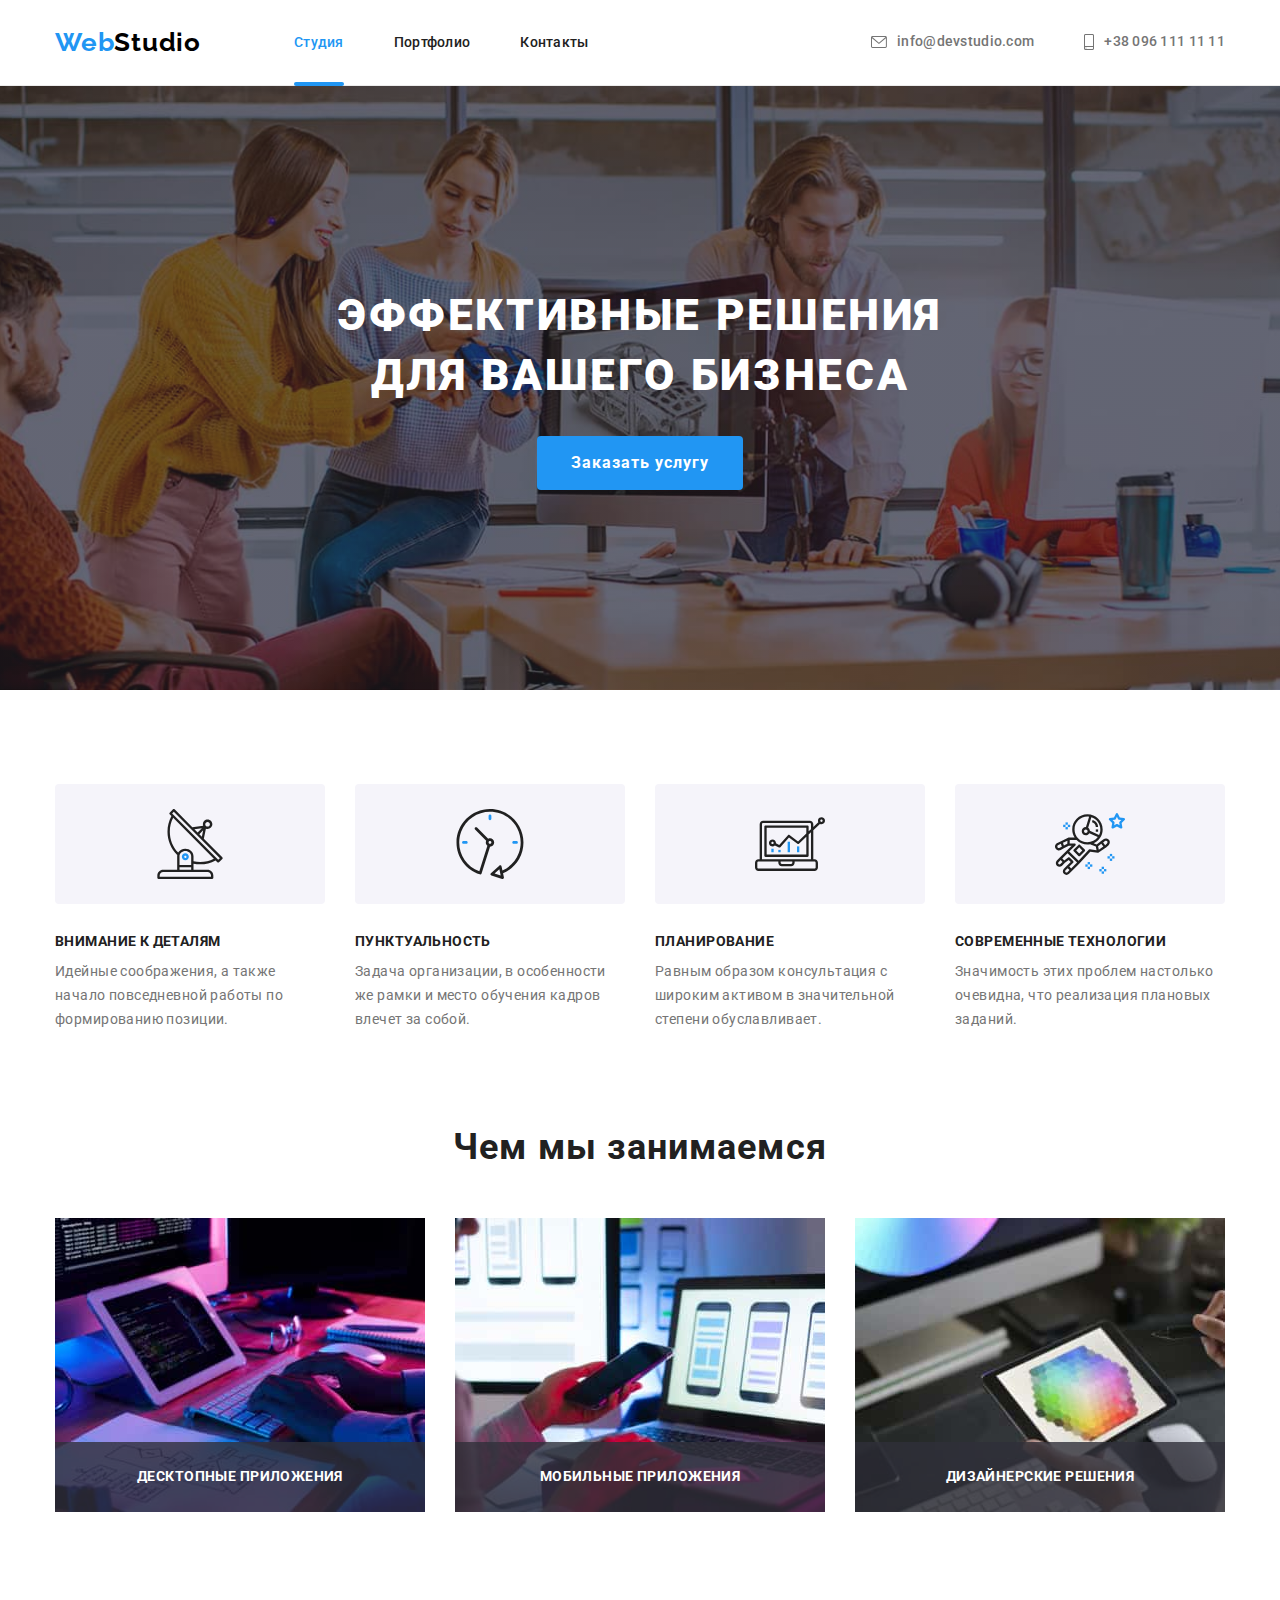
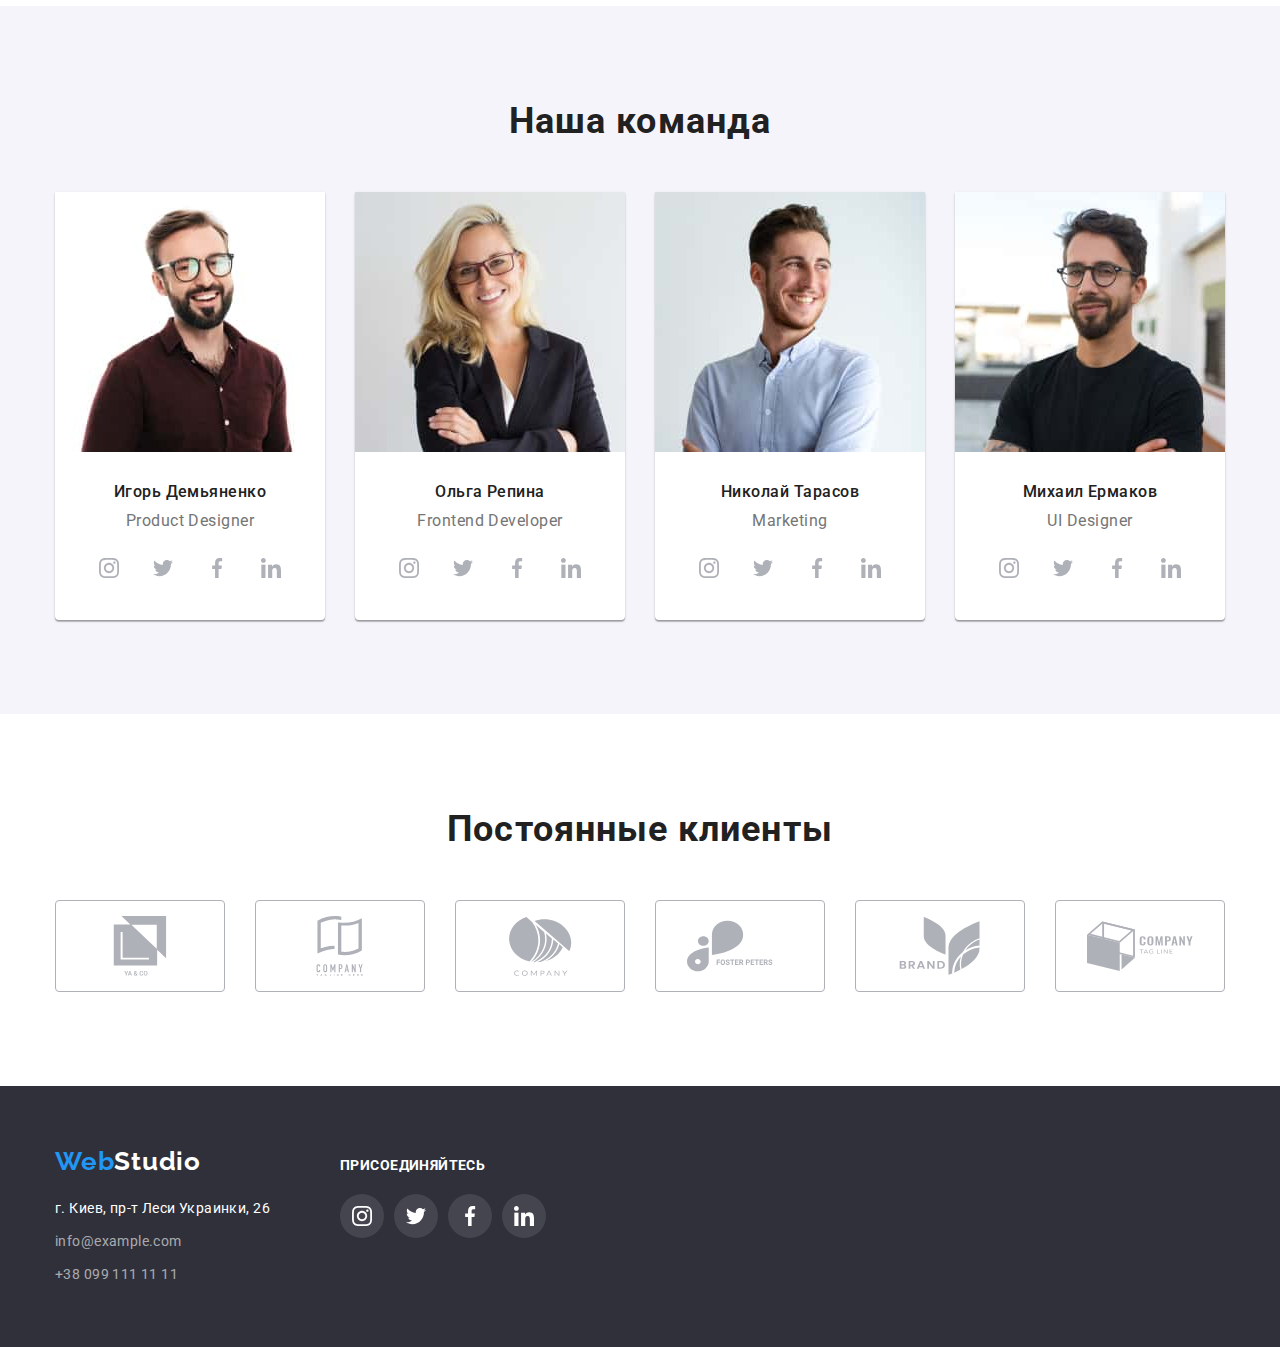
==== index.html @ 423ec275 "start" ====
<!DOCTYPE html>
<html lang="ru">
  <head>
    <meta charset="UTF-8" />
    <meta http-equiv="X-UA-Compatible" content="IE=edge" />
    <meta name="viewport" content="width=device-width, initial-scale=1.0" />
    <title>Студия</title>
    <link rel="stylesheet" href="https://cdnjs.cloudflare.com/ajax/libs/modern-normalize/1.1.0/modern-normalize.min.css">
    <link rel="stylesheet" href="./CSS/styles.css" />
    <link rel="preconnect" href="https://fonts.googleapis.com"> 
    <link rel="preconnect" href="https://fonts.gstatic.com" crossorigin> 
    <link href="https://fonts.googleapis.com/css2?family=Raleway:wght@700&family=Roboto:wght@400;500;700;900&display=swap" rel="stylesheet">
  </head>
  <body>
    <header class="header">
      <div class="header-section container">
        <nav class="header-nav">
        <a href="./index.html" class="logo"><span class="logo-web">Web</span>Studio</a>
        <ul class="nav-list list">
          <li class="item"><a href="./index.html" class="nav-link current">Студия</a></li>
          <li class="item"><a href="./portfolio.html" class="nav-link">Портфолио</a></li>
          <li class="item"><a href="" class="nav-link">Контакты</a></li>
        </ul>
        </nav>
        <ul class="header-contact-list list">
          <li class="item"><a href="mailto:info@devstudio.com" class="contact-link">
            <svg class="icon-envelope">
              <use href="./images/icons.svg#icon-envelope" width="16" height="12"></use>
            </svg>info@devstudio.com</a></li>
          <li class="item"><a href="tel:+380961111111" class="contact-link">
            <svg class="icon-smartphone">
              <use href="./images/icons.svg#icon-smartphone" width="10" height="16"></use>
            </svg>+38 096 111 11 11</a></li>
        </ul>
      </div>
    </header>
    <main>
      <!-- block hero -->
      <section class="hero-section">
        <div class="container">
            <h1 class="hero-section-text">
            Эффективные решения <br />
            для вашего бизнеса
          </h1>
          <button type="button" class="hero-section-button" data-modal-open>Заказать услугу</button>
        </div>
      </section>
      <!-- our advantages -->
      <section class="advantages-section">
        <div class="container">
          <ul class="list">
            <li class="item">
              <div class="icon-thumb">
                <svg class="icons-advanteges">
                  <use href="./images/icons.svg#icon-antenna" width="70" height="70"></use>
                </svg>
              </div>
              <h3 class="advantages-title">Внимание к деталям</h3>
              <p class="advantages-description">Идейные соображения, а также начало повседневной работы по формированию позиции.</p>
            </li>
            <li class="item">
              <div class="icon-thumb">
                <svg class="icons-advanteges">
                  <use class="icon-link" href="./images/icons.svg#icon-clock" width="70" height="70"></use>
                </svg>
              </div>
              <h3 class="advantages-title">Пунктуальность</h3>
              <p class="advantages-description">
                Задача организации, в особенности же рамки и место обучения кадров влечет за собой.
              </p>
            </li>
            <li class="item">
              <div class="icon-thumb">
                <svg class="icons-advanteges">
                  <use href="./images/icons.svg#icon-diagram" width="70" height="70"></use>
                </svg>
              </div>
              <h3 class="advantages-title">Планирование</h3>
              <p class="advantages-description">
                Равным образом консультация с широким активом в значительной степени обуславливает.
              </p>
            </li>
            <li class="item">
              <div class="icon-thumb">
                <svg class="icons-advanteges">
                  <use href="./images/icons.svg#icon-astronaut" width="70" height="70"></use>
                </svg>
              </div>
              <h3 class="advantages-title">Современные технологии</h3>
              <p class="advantages-description">Значимость этих проблем настолько очевидна, что реализация плановых заданий.</p>
            </li>
          </ul>
        </div>
      </section>
      <!-- our works -->
      <section class="work-section">
        <div class="container">
          <h2 class="work-section-title">Чем мы занимаемся</h2>
          <ul class="list">
            <li class="item">
              <img class="image" src="./images/img.jpg" alt="клавиатура" width="370" />
              <p class="work-description">Десктопные приложения</p>
            </li>
            <li class="item">
              <img class="image" src="./images/box2.jpg" alt="экран" width="370" />
              <p class="work-description">Мобильные приложения</p>
            </li>
            <li class="item">
              <img class="image" src="./images/box3.jpg" alt="планшет" width="370" />
              <p class="work-description">Дизайнерские решения</p>
            </li>
          </ul>
        </div>
      </section>
      <!-- our team -->
      <section class="team-section">
        <div class="container">
          <h2 class="team-section-title">Наша команда</h2>
          <ul class="list">
            <li class="item">
              <img class="image" src="./images/img-2.jpg" alt="Игорь Демьяненко" />
              <div class="team-name">
                <h3 class="team-section-person">Игорь Демьяненко</h3>
                <p lang="en">Product Designer</p>
                <ul class="social-list list">
                  <li class="social-item">
                    <a href="https://www.instagram.com" class="social-link" aria-label="instagram">
                      <svg class="social-icon">
                        <use href="./images/icons.svg#icon-instagram" width="20" height="20"></use>
                      </svg>
                    </a>
                  </li>
                  <li class="social-item">
                    <a href="https://twitter.com" class="social-link" aria-label="twitter">
                      <svg class="social-icon">
                        <use href="./images/icons.svg#icon-twitter" width="20" height="20"></use>
                      </svg>
                    </a>
                  </li>
                  <li class="social-item">
                    <a href="https://www.facebook.com" class="social-link" aria-label="facebook">
                      <svg class="social-icon">
                        <use href="./images/icons.svg#icon-facebook" width="20" height="20"></use>
                      </svg>
                    </a>
                  </li>
                  <li class="social-item">
                    <a href="https://ru.linkedin.com" class="social-link" aria-label="linkedin">
                      <svg class="social-icon">
                        <use href="./images/icons.svg#icon-linkedin" width="20" height="20"></use>
                      </svg>
                    </a>
                  </li>
                </ul>
              </div>
            </li>
            <li class="item">
              <img class="image" src="./images/img-3.jpg" alt="Ольга Репина" />
              <div class="team-name">
                <h3 class="team-section-person">Ольга Репина</h3>
                <p lang="en">Frontend Developer</p>
                <ul class="social-list list">
                  <li class="social-item">
                    <a href="https://www.instagram.com" class="social-link" aria-label="instagram">
                      <svg class="social-icon">
                        <use href="./images/icons.svg#icon-instagram" width="20" height="20"></use>
                      </svg>
                    </a>
                  </li>
                  <li class="social-item">
                    <a href="https://twitter.com" class="social-link" aria-label="twitter">
                      <svg class="social-icon">
                        <use href="./images/icons.svg#icon-twitter" width="20" height="20"></use>
                      </svg>
                    </a>
                  </li>
                  <li class="social-item">
                    <a href="https://www.facebook.com" class="social-link" aria-label="facebook">
                      <svg class="social-icon">
                        <use href="./images/icons.svg#icon-facebook" width="20" height="20"></use>
                      </svg>
                    </a>
                  </li>
                  <li class="social-item">
                    <a href="https://ru.linkedin.com" class="social-link" aria-label="linkedin">
                      <svg class="social-icon">
                        <use href="./images/icons.svg#icon-linkedin" width="20" height="20"></use>
                      </svg>
                    </a>
                  </li>
                </ul>
              </div>
            </li>
            <li class="item">
              <img class="image" src="./images/img-4.jpg" alt="Николай Тарасов" />
              <div class="team-name">
                <h3 class="team-section-person">Николай Тарасов</h3>
                <p lang="en">Marketing</p>
                <ul class="social-list list">
                  <li class="social-item">
                    <a href="https://www.instagram.com" class="social-link" aria-label="instagram">
                      <svg class="social-icon">
                        <use href="./images/icons.svg#icon-instagram" width="20" height="20"></use>
                      </svg>
                    </a>
                  </li>
                  <li class="social-item">
                    <a href="https://twitter.com" class="social-link" aria-label="twitter">
                      <svg class="social-icon">
                        <use href="./images/icons.svg#icon-twitter" width="20" height="20"></use>
                      </svg>
                    </a>
                  </li>
                  <li class="social-item">
                    <a href="https://www.facebook.com" class="social-link" aria-label="facebook">
                      <svg class="social-icon">
                        <use href="./images/icons.svg#icon-facebook" width="20" height="20"></use>
                      </svg>
                    </a>
                  </li>
                  <li class="social-item">
                    <a href="https://ru.linkedin.com" class="social-link" aria-label="linkedin">
                      <svg class="social-icon">
                        <use href="./images/icons.svg#icon-linkedin" width="20" height="20"></use>
                      </svg>
                    </a>
                  </li>
                </ul>
              </div>
            </li>
            <li class="item">
              <img class="image" src="./images/img-5.jpg" alt="Михаил Ермаков" />
              <div class="team-name">
                <h3 class="team-section-person">Михаил Ермаков</h3>
              <p lang="en">UI Designer</p>
              <ul class="social-list list">
                <li class="social-item">
                  <a href="https://www.instagram.com" class="social-link" aria-label="instagram">
                    <svg class="social-icon">
                      <use href="./images/icons.svg#icon-instagram" width="20" height="20"></use>
                    </svg>
                  </a>
                </li>
                <li class="social-item">
                  <a href="https://twitter.com" class="social-link" aria-label="twitter">
                    <svg class="social-icon">
                      <use href="./images/icons.svg#icon-twitter" width="20" height="20"></use>
                    </svg>
                  </a>
                </li>
                <li class="social-item">
                  <a href="https://www.facebook.com" class="social-link" aria-label="facebook">
                    <svg class="social-icon">
                      <use href="./images/icons.svg#icon-facebook" width="20" height="20"></use>
                    </svg>
                  </a>
                </li>
                <li class="social-item">
                  <a href="https://ru.linkedin.com" class="social-link" aria-label="linkedin">
                    <svg class="social-icon">
                      <use href="./images/icons.svg#icon-linkedin" width="20" height="20"></use>
                    </svg>
                  </a>
                </li>
              </ul>
              </div>
            </li>
          </ul>
        </div>
      </section>
      <section class="clients-section">
        <div class="container">
          <h2 class="clients-title">Постоянные клиенты</h2>
          <ul class="clients-list list">
            <li class="clients-item">
              <a href="" class="clients-link">
                <svg class="clients-icon">
                  <use href="./images/icons.svg#icon-company1" width="106" height="60"></use>
                </svg>
              </a>
            </li>
            <li class="clients-item">
              <a href="" class="clients-link">
                <svg class="clients-icon">
                  <use href="./images/icons.svg#icon-company2" width="106" height="60"></use>
                </svg>
              </a>
            </li>
            <li class="clients-item">
              <a href="" class="clients-link">
                <svg class="clients-icon">
                  <use href="./images/icons.svg#icon-company3" width="106" height="60"></use>
                </svg>
              </a>
            </li>
            <li class="clients-item">
              <a href="" class="clients-link">
                <svg class="clients-icon">
                  <use href="./images/icons.svg#icon-company4" width="106" height="60"></use>
                </svg>
              </a>
            </li>
            <li class="clients-item">
              <a href="" class="clients-link">
                <svg class="clients-icon">
                  <use href="./images/icons.svg#icon-company5" width="106" height="60"></use>
                </svg>
              </a>
            </li>
            <li class="clients-item">
              <a href="" class="clients-link">
                <svg class="clients-icon">
                  <use href="./images/icons.svg#icon-company6" width="106" height="60"></use>
                </svg>
              </a>
            </li>
          </ul>
        </div>
      </section>
    </main>
    <footer class="footer">
      <div class="container">
        <div>
          <a href="./index.html" class="logo"><span class="logo-web">Web</span>Studio</a>
        <address>
          <p class="location">г. Киев, пр-т Леси Украинки, 26</p>
          <ul class="list">
            <li class="item">
              <a href="mailto:info@example.com" class="footer-contacts">info@example.com</a>
            </li>
            <li class="item">
              <a href="tel:+380991111111" class="footer-contacts">+38 099 111 11 11</a>
            </li>
          </ul>
        </address>
        </div>
        <div class=footer-links>
          <p class="footer-link-text">присоединяйтесь</p>
          <ul class="social-list list">
            <li class="social-item">
              <a href="https://www.instagram.com" class="social-link down-page" aria-label="instagram">
                <svg class="social-icon">
                  <use href="./images/icons.svg#icon-instagram" width="20" height="20"></use>
                </svg>
              </a>
            </li>
            <li class="social-item">
              <a href="https://twitter.com" class="social-link down-page" aria-label="twitter">
                <svg class="social-icon">
                  <use href="./images/icons.svg#icon-twitter" width="20" height="20"></use>
                </svg>
              </a>
            </li>
            <li class="social-item">
              <a href="https://www.facebook.com" class="social-link down-page" aria-label="facebook">
                <svg class="social-icon">
                  <use href="./images/icons.svg#icon-facebook" width="20" height="20"></use>
                </svg>
              </a>
            </li>
            <li class="social-item">
              <a href="https://ru.linkedin.com" class="social-link down-page" aria-label="linkedin">
                <svg class="social-icon">
                  <use href="./images/icons.svg#icon-linkedin" width="20" height="20"></use>
                </svg>
              </a>
            </li>
          </ul>
        </div>
      </div>
    </footer>
    <div class="backdrop is-hidden" data-modal>
      <div class="modal">
        <button type="button" class="modal-close" data-modal-close>
          <svg class="icon-close" width="18" height="18">
            <use href="./images/icons.svg#icon-close"></use>
          </svg>
        </button>
      </div>
    </div>
    <script src="./js/modal.js"></script>
  </body>
</html>
---- CSS/styles.css ----
:root {
    --accent-color: #2196f3;
    --white-color: #ffffff;
    --black-important-color: #212121;
    --black-main-color: #757575;
    --cube: cubic-bezier(0.4, 0, 0.2, 1);
    --time: 250ms
}
body {
    font-family: 'Roboto', sans-serif;
    font-style: normal;
    font-weight: 400;
    background-color: var(--white-color);
    color: var(--black-main-color);
}
.list {
    list-style: none;
}
h1,h2,h3,h4,h5,h6,p{
    margin: 0;
}
ul{
    margin: 0;
    padding: 0;
}
button{
    cursor: pointer;
}
.container{
    width: 1200px;
    padding-left: 15px;
    padding-right: 15px;
    margin: 0 auto;
}
.image{
    display: block;
}

/* header */
.header-section{
    padding-top: 24px;
    padding-bottom: 25px;
    display: flex;
    align-items: center;
}
.header{
    border-bottom: 1px solid #ECECEC;
}
.header-nav{
    display: flex;
    align-items: center;
}
.logo {
    font-family: 'Raleway', sans-serif;
    font-weight: 700;
    font-size: 26px;
    line-height: 1.19;
    letter-spacing: 0.03em;
    text-decoration: none;
    color: #000;
    transition: color var(--time) var(--cube);
}
.logo:hover,
.logo:focus {
    color: var(--accent-color);
}
.logo-web {
    color: var(--accent-color);
}
.nav-list{
    display: flex;
    margin-left: 93px;
}
.nav-list .item:not(:last-child){
    margin-right: 50px;
}
.header-contact-list{
    display: flex;
    margin-left: auto;
    margin-right: 0;
}
.header-contact-list .item:not(:last-child){
    margin-right: 50px;
}
.nav-link {
    padding-top: 10px;
    padding-bottom: 10px;
    font-weight: 500;
    font-size: 14px;
    line-height: 1.14;
    letter-spacing: 0.02em;
    text-decoration: none;
    color: var(--black-important-color);
    position: relative;
    transition: color var(--time) var(--cube);
}

.nav-link:hover,
.nav-link:focus {
    color: var(--accent-color);
}
.nav-link::after{
    content: "";
    position: absolute;
    left: 0;
    bottom: -26px;
    transform: scale(0);
    width: 100%;
    height: 4px;
    background-color: var(--accent-color);
    border-radius: 2px;
    transition: transform var(--time) var(--cube);
}
.nav-link:hover::after{
    transform: scale(1);
}
.current {
    color: var(--accent-color);
}
.current::after{
    content: "";
    position: absolute;
    left: 0;
    bottom: -26px;
    transform: scale(1);
    width: 100%;
    height: 4px;
    background-color: var(--accent-color);
    border-radius: 2px;
}
.contact-link {
    display: flex;
    align-items: center;
    padding-top: 10px;
    padding-bottom: 10px;
    font-weight: 500;
    font-size: 14px;
    line-height: 1.14;
    letter-spacing: 0.02em;
    text-decoration: none;
    color: var(--black-main-color);
    transition: color var(--time) var(--cube);
}
.contact-link:hover,
.contact-link:focus {
    color: var(--accent-color);
}
.icon-envelope{
    width: 16px;
    height: 12px;
    margin-right: 10px;
    fill: currentColor;
}
.icon-smartphone{
    width: 10px;
    height: 16px;
    margin-right: 10px;
    fill: currentColor;
}
/* main content page studio*/
/* hero-section */
.hero-section {
    padding-bottom: 200px;
    padding-top:200px;
    background-color: #2f303a;
    background-image: linear-gradient(rgba(47, 48, 58, 0.4), rgba(47, 48, 58, 0.4)), url(../images/hero.jpg);
    background-repeat: no-repeat;
    background-position: center;
    background-size: cover;
}
.hero-section-text {
    font-weight: 900;
    font-size: 44px;
    line-height: 1.36;
    text-align: center;
    letter-spacing: 0.06em;
    text-transform: uppercase;
    color: var(--white-color);
}
.hero-section-button {
    display: block;
    padding: 10px 32px;
    margin-top: 30px;
    margin-right: auto;
    margin-left: auto;
    border-radius: 4px;
    border-color: transparent;
    font-family: 'Roboto', sans-serif;
    font-size: 16px;
    line-height: 1.88;
    align-items: center;
    text-align: center;
    letter-spacing: 0.06em;
    font-weight: 700;
    color: var(--white-color);
    background-color: var(--accent-color);
    transition: background-color var(--time) var(--cube), box-shadow var(--time) var(--cube);
}
.hero-section-button:hover,
.hero-section-button:focus {
    background-color: #188ce8;
    box-shadow: 0px 4px 4px rgba(0, 0, 0, 0.15);
}
/* main content */
/* our advantages */
.advantages-section {
    padding-top: 94px;
    padding-bottom: 94px;
}
.advantages-section .list{
    max-width: 1170px;
    display: flex;
}
.advantages-section .item{
    max-width: 270px;
}
.advantages-section .item:not(:last-child){
    margin-right: 30px;
}
.icon-thumb{
    display: flex;
    align-items: center;
    justify-content: center;
    width: 270px;
    height: 120px;
    margin-bottom: 30px;
    background: #F5F4FA;
    border-radius: 4px;
}
.icons-advanteges{
    width: 70px;
    height: 70px;
}
.advantages-title {
    margin-bottom: 10px;
    font-weight: 700;
    font-size: 14px;
    line-height: 1.14;
    letter-spacing: 0.03em;
    text-transform: uppercase;
    color: var(--black-important-color);
}
.advantages-description {
    font-size: 14px;
    line-height: 1.71;
    letter-spacing: 0.03em;
}
/* main content */
/* our works */
.work-section {
    padding-bottom: 94px;
}
.work-section-title {
    margin-bottom: 50px;
    font-weight: 700;
    line-height: 1.17;
    font-size: 36px;
    letter-spacing: 0.03em;
    text-align: center;
    color: var(--black-important-color);
}
.work-section .list{
    display: flex;
    flex-wrap: wrap;
}
.work-section .item {
    position: relative;
    margin-right: 30px;
    margin-bottom: 30px;
}
.work-section .item:nth-child(3n){
    margin-right: 0px;
}
.work-section .item:nth-last-child(-n + 3){
    margin-bottom: 0px;
}
.work-description{
    position: absolute;
    bottom: 0;
    left: 0;
    padding-top: 27px;
    padding-bottom: 27px;
    width: 100%;
    font-weight: 700;
    font-size: 14px;
    line-height: 1.14;
    text-align: center;
    letter-spacing: 0.03em;
    text-transform: uppercase;
    color: var(--white-color);
    background-color: rgba(47, 48, 58, 0.8);
}


/* main content */
/* our team */
.team-section-title {
    margin-bottom: 50px;
    font-weight: 700;
    line-height: 1.17;
    font-size: 36px;
    letter-spacing: 0.03em;
    text-align: center;
    color: var(--black-important-color);
}
.team-section {
    padding-top: 94px;
    padding-bottom: 94px;
    font-size: 16px;
    line-height: 1.19;
    letter-spacing: 0.03em;
    background-color: #f5f4fa;
}
.team-section .list{
    display: flex;
}
.team-section .item{
    box-shadow: 0px 1px 3px rgba(0, 0, 0, 0.12), 0px 1px 1px rgba(0, 0, 0, 0.14), 0px 2px 1px rgba(0, 0, 0, 0.2);
    border-radius: 0px 0px 4px 4px;
    text-align: center;
    background-color: var(--white-color);
}
.team-section .item:not(:last-child){
    margin-right: 30px;
}
.team-name{
    padding-top: 30px;
    padding-bottom: 30px;
}
.team-section-person {
    margin-bottom: 10px;
    font-size: 16px;
    font-weight: 500;
    line-height: 1.19;
    color: var(--black-important-color);
}
.social-list{
    display: flex;
    justify-content: center;
    align-items: center;
    margin-top: 16px;
}
.social-item{
    width: 44px;
    height: 44px;
}
.social-item:not(:last-child){
    margin-right: 10px;
}
.social-link{
    display: flex;
    justify-content: center;
    align-items: center;
    width: 100%;
    height: 100%;
    border-radius: 50%;
    color: #AFB1B8;
    transition: color var(--time) var(--cube), background-color var(--time) var(--cube);
}
.social-link:hover,
.social-link:focus{
    color: #ffffff;
    background-color: var(--accent-color);
}
.social-icon{
    width: 20px;
    height: 20px;
    fill: currentColor;
}
/* main content */
/* clients-section */
.clients-section{
    padding: 94px 0;
    background-color: #FFFFFF;
}
.clients-title{
    margin-bottom: 50px;
font-weight: 700;
font-size: 36px;
line-height: 1.17;
text-align: center;
letter-spacing: 0.03em;
color: #212121;
}
.clients-list{
    display: flex;
    justify-content: center;
    align-items: center;
}
.clients-item{
    width: 170px;
    height: 92px;
}
.clients-item + .clients-item{
    margin-left: 30px;
}
.clients-link{
    width: 100%;
    height: 100%;
    display: flex;
    justify-content: center;
    align-items: center;
    border: 1px solid #AFB1B8;
    box-sizing: border-box;
    border-radius: 4px;
    color: #AFB1B8;
    transition: color var(--time) var(--cube), border-color var(--time) var(--cube);
}
.clients-icon{
    width: 106px;
    height: 60px;
    fill: currentColor;
}
.clients-link:hover,
.clients-link:focus{
    color: var(--accent-color);
    border-color: #188ce8;
}
/* footer */
.footer > .container{
    display: flex;
}
.footer {
    padding-top: 60px;
    padding-bottom: 60px;
    background-color: #2f303a;
}
.footer .logo {
    letter-spacing: 0.03em;
    color: var(--white-color);
    transition: color var(--time) var(--cube);
}
.footer .logo:focus,
.footer .logo:hover {
    color: var(--accent-color);
}
.location,
.footer-contacts {
    font-style: normal;
    font-size: 14px;
    line-height: 1.71;
    letter-spacing: 0.03em;
}
.location {
    margin-top: 20px;
    margin-bottom: 9px;
    color: var(--white-color);
}
.footer-contacts {
    text-decoration: none;
    color: RGBA(255, 255, 255, 0.6);
    transition: color var(--time) var(--cube);
}
.footer-contacts:hover,
.footer-contacts:focus {
    color: var(--accent-color);
}
.footer .item:not(:last-child){
    margin-bottom: 9px;
}
.footer-links{
    margin-left: 70px;
    margin-top: 12px;
}
.footer-link-text{
    margin-bottom: 20px;
    font-weight: 700;
    font-size: 14px;
    line-height: 1.14;
    letter-spacing: 0.03em;
    text-transform: uppercase;
    color: var(--white-color);
}
.social-link.down-page{
    background-color:rgba(255, 255, 255, 0.1);
    color: var(--white-color);
    transition: color var(--time) var(--cube), background-color var(--time) var(--cube);
}
.social-link.down-page:hover,
.social-link.down-page:focus{
    color: var(--white-color);
    background-color: var(--accent-color);
}
/* main content page portfolio */
.portfolio {
    padding-top: 94px;
    padding-bottom: 94px;
}
.visually-hidden {
    white-space: nowrap;
    width: 1px;
    height: 1px;
    overflow: hidden;
    border: 0;
    padding: 0;
    clip: rect(0 0 0 0);
    clip-path: inset(50%);
    margin: -1px;
    position: absolute;
}
.button-list{
    display: flex;
    margin-bottom: 50px;
    justify-content: center;
}
.nav-block .item:not(:last-child){
    margin-right: 8px;
}

.nav-block-button {
    padding: 6px 22px;
    border-radius: 4px;
    border-color: transparent;
    font-family: Roboto;
    font-style: normal;
    font-weight: 500;
    font-size: 16px;
    line-height: 1.62;
    letter-spacing: 0.03em;
    color: var(--black-important-color);
    background-color: #f5f4fa;
    transition: color var(--time) var(--cube), background-color var(--time) var(--cube), box-shadow var(--time) var(--cube);
}
.nav-block-button:hover,
.nav-block-button:focus {
    color: var(--white-color);
    background-color: var(--accent-color);
    box-shadow: 0px 3px 1px rgba(0, 0, 0, 0.1), 0px 1px 2px rgba(0, 0, 0, 0.08), 0px 2px 2px rgba(0, 0, 0, 0.12);
}
.service{
    display: flex;
    flex-wrap: wrap;
}
.service .item{
    margin-right: 30px;
    margin-bottom: 30px;
    transition: box-shadow var(--time) var(--cube);
}
.service .item:nth-child(3n){
    margin-right: 0px;
}
.service .item:nth-last-child(-n + 3){
    margin-bottom: 0;
}
.service-link {
    text-decoration: none;
}
.service-link:hover .overlay-discription,
.service-link:focus .overlay-discription{
    transform: translate(0);
}
.service .item:focus,
.service .item:hover{
    box-shadow: 0px 1px 1px rgba(0, 0, 0, 0.12), 0px 4px 4px rgba(0, 0, 0, 0.06), 1px 4px 6px rgba(0, 0, 0, 0.16);
}
.service .item{
    max-width: 370px;
}
.overlay{
    position: relative;
    overflow: hidden;
}
.overlay-discription{
    position: absolute;
    top: 0;
    left: 0;
    transform: translateY(100%);
    transition: transform var(--time) var(--cube);
    overflow: auto;
    padding: 63px 24px;
    width: 100%;
    height: 100%;
    font-size: 18px;
    line-height: 1.56;
    letter-spacing: 0.03em;
    color: #FFFFFF;
    background-color: rgba(33, 150, 243, 0.9);
}
.service-border{
    padding: 20px 24px;
    border-right: 1px solid #EEEEEE;
    border-left: 1px solid #EEEEEE;
    border-bottom: 1px solid #EEEEEE;
}
.service-title {
    margin-bottom: 4px;
    font-size: 18px;
    line-height: 2;
    letter-spacing: 0.06em;
    font-weight: 700;
    color: var(--black-important-color);
}
.service-description {
    font-weight: 400;
    font-size: 16px;
    line-height: 1.87;
    letter-spacing: 0.03em;
    color: var(--black-main-color);
}

/* ----------modal---------- */
.backdrop{
    position: fixed;
    top: 0;
    left: 0;
    width: 100vw;
    min-height: 100vh;
    transition: opacity 600ms var(--cube), visability var(--time) var(--cube);
    background-color: rgba(0, 0, 0, 0.2);
}
.is-hidden{
    visibility: hidden;
    opacity: 0;
    pointer-events: none;
}
.backdrop.is-hidden .modal{
    transform: translate(-50%, -50%) perspective(400px) rotateX(60deg);
}
.modal{
    position: absolute;
    top: 50%;
    left: 50%;
    transform: translate(-50%, -50%);
    transition: transform var(--time) var(--cube);
    width: 528px;
    min-height: 581px;
    background-color: #FFFFFF;
    box-shadow: 0px 1px 3px rgba(0, 0, 0, 0.12), 0px 1px 1px rgba(0, 0, 0, 0.14), 0px 2px 1px rgba(0, 0, 0, 0.2);
    border-radius: 4px;
}
.modal-close{
    position: absolute;
    top: 8px;
    right: 8px;
    display: flex;
    align-items: center;
    justify-content: center;
    transition: color var(--time) var(--cube);
    width: 30px;
    height: 30px;
    background-color: #FFFFFF;
    border: 1px solid rgba(0, 0, 0, 0.1);
    border-radius: 50%;
}

.modal-close:hover,
.modal-close:focus{
    color: var(--accent-color);
}
.icon-close{
    fill: currentColor;
}
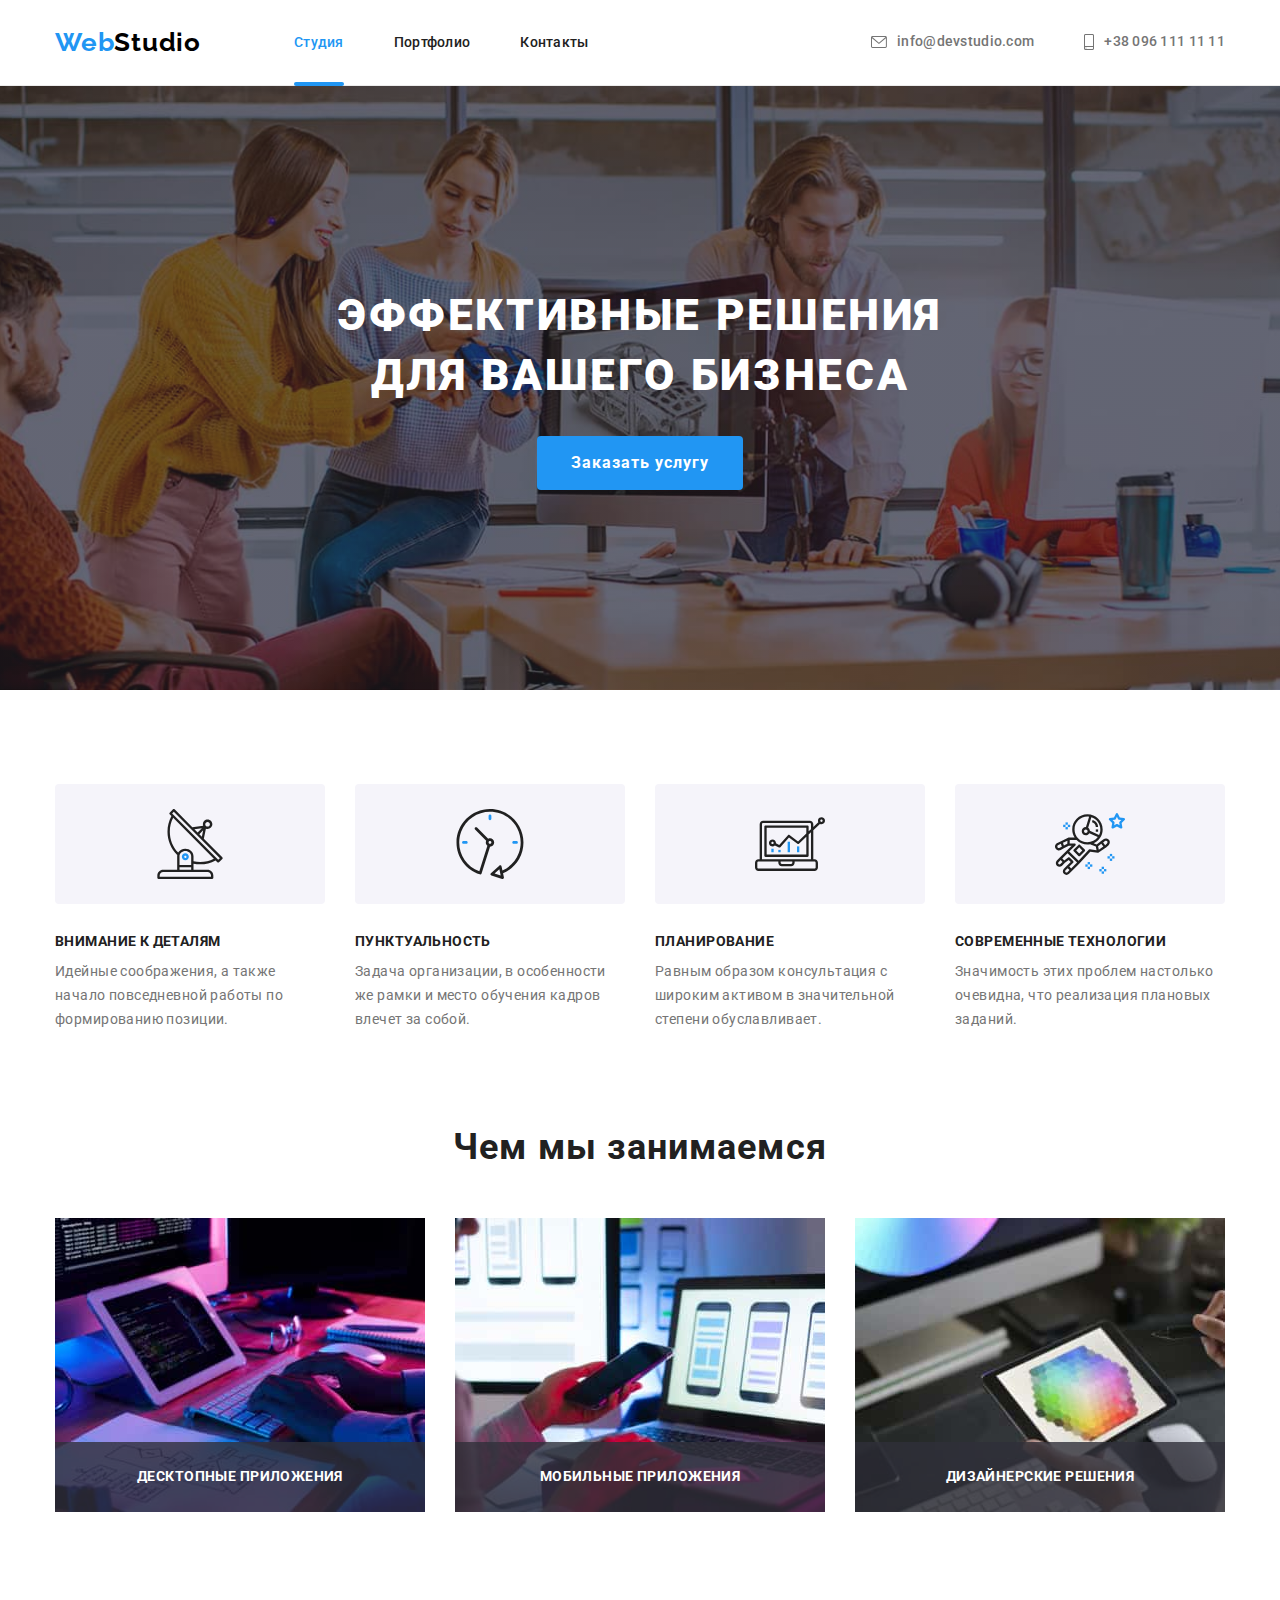
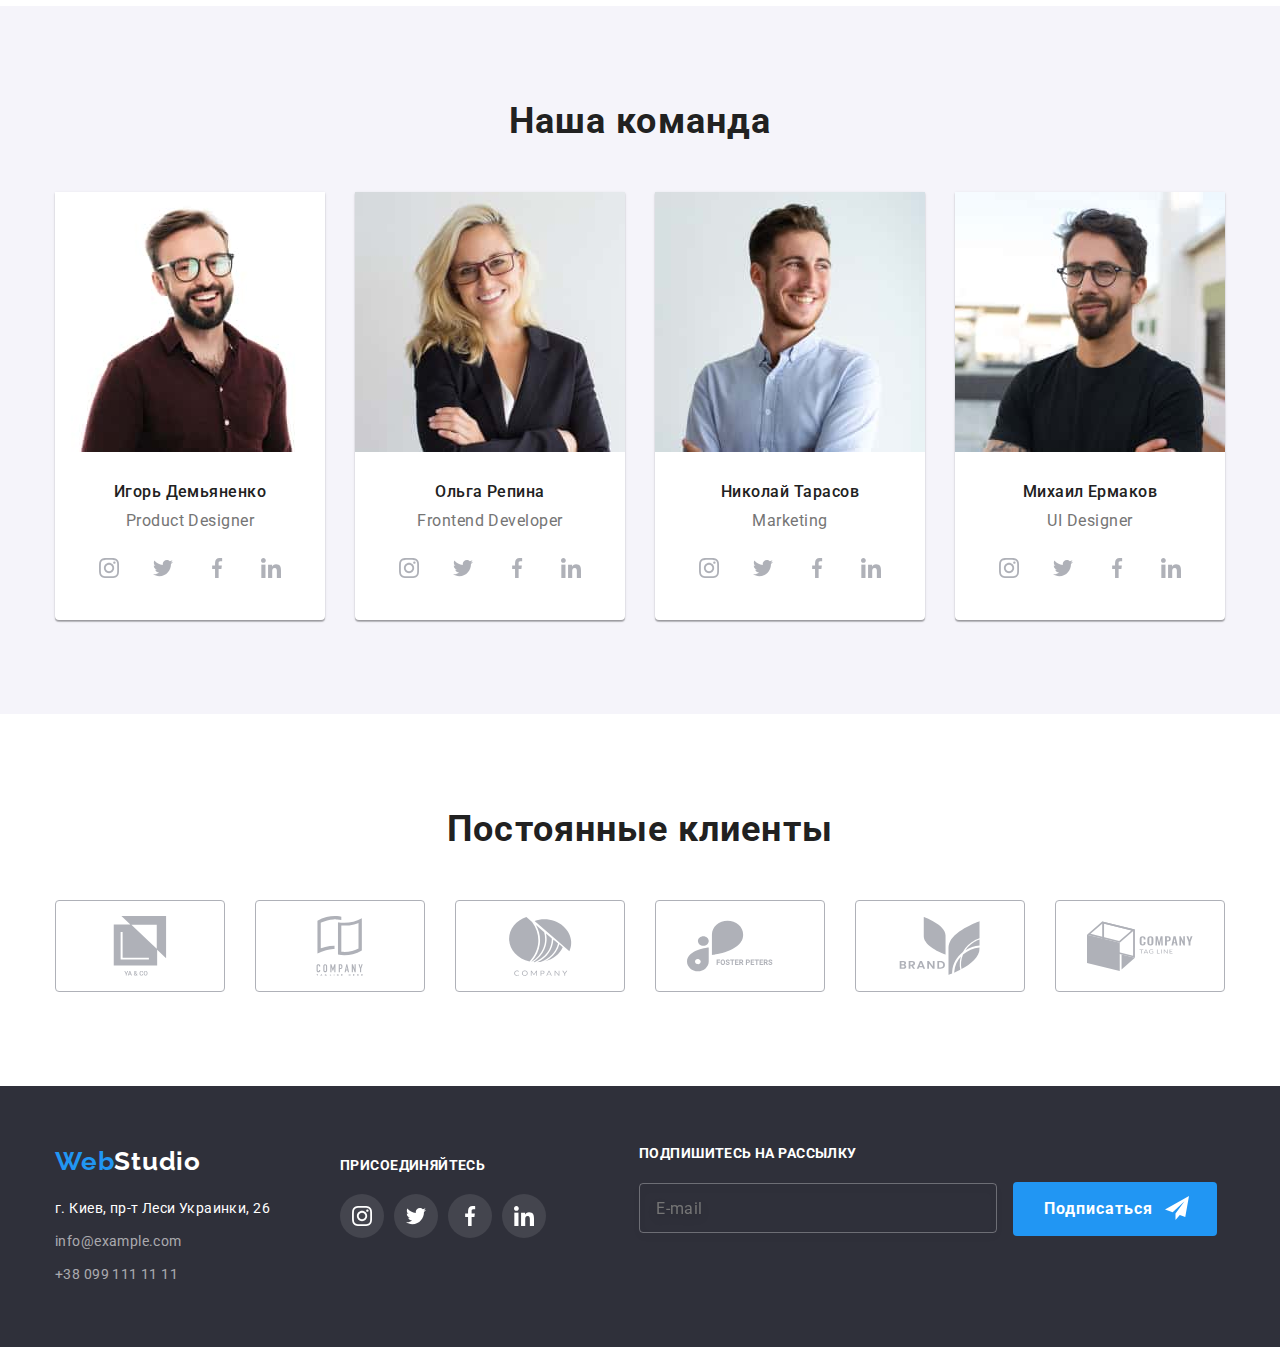
==== commit ee85f551: "finish" ====
--- a/index.html
+++ b/index.html
@@ -367,6 +367,19 @@
             </li>
           </ul>
         </div>
+        <div class="footer-subscribe">
+          <form action="" class="footer-form">
+            <label class="footer-lable"><span>Подпишитесь на рассылку</span>
+              <input type="email" name="email" class="footer-input" placeholder="E-mail" required>
+            </label>
+            <div class="button-thumb">
+              <button type="submit" class="footer-form-button">Подписаться</button>
+            <svg class="footer-form-icon" width="24" height="24">
+              <use href="./images/icons.svg#icon-icon-send"></use>
+            </svg>
+            </div>
+          </form>
+        </div>
       </div>
     </footer>
     <div class="backdrop is-hidden" data-modal>
@@ -376,6 +389,45 @@
             <use href="./images/icons.svg#icon-close"></use>
           </svg>
         </button>
+        <p class="modal-title">Оставьте свои данные, мы вам перезвоним</p>
+          <form action="" class="form-wrap">
+            <label class="modal-label">Имя
+              <div class="input-thumb">
+                <input class="modal-input" type="text" name="name" required>
+              <svg class="input-icon" width="18" height="18">
+                <use href="./images/icons.svg#icon-person-black"></use>
+              </svg>
+              </div>
+            </label>
+            <label class="modal-label">Телефон
+              <div class="input-thumb">
+                <input class="modal-input" type="tel" name="telephone" required>
+              <svg class="input-icon" width="18" height="18">
+                <use href="./images/icons.svg#icon-phone-black"></use>
+              </svg>
+              </div>
+            </label>
+            <label class="modal-label">Почта
+              <div class="input-thumb">
+                <input class="modal-input" type="email" name="email" required>
+              <svg class="input-icon" width="18" height="18">
+                <use href="./images/icons.svg#icon-email-black"></use>
+              </svg>
+              </div>
+            </label>
+            <label class="modal-label">Комментарий
+              <textarea class="text-input modal-input" name="coment" placeholder="Введите текст"></textarea>
+            </label>
+            <label class="privacy-lable">
+              <input type="checkbox" name="privacy" value="agree" class="privacy visually-hidden" required>
+              <span class="input-checkbox">
+                <svg class="checkbox-icon" width="16" height="15">
+                  <use href="./images/icons.svg#icon-icon-check"></use>
+                </svg>
+              </span> Соглашаюсь с рассылкой и принимаю <a href="" class="privacy-link">Условия договора</a>
+            </label>
+            <button type="submit" class="modal-button">Отправить</button>
+          </form>
       </div>
     </div>
     <script src="./js/modal.js"></script>
--- a/CSS/styles.css
+++ b/CSS/styles.css
@@ -480,6 +480,68 @@
 .social-link.down-page:focus{
     color: var(--white-color);
     background-color: var(--accent-color);
+}
+.footer-subscribe{
+    margin-left: 93px;
+}
+.footer-lable span{
+    display: block;
+    margin-bottom: 20px;
+    margin-right: 12px;
+    font-weight: 700;
+    font-size: 14px;
+    line-height: 1.14;
+    letter-spacing: 0.03em;
+    text-transform: uppercase;
+    color: var(--white-color);
+}
+.footer-input{
+    width: 358px;
+    height: 50px;
+    margin-right: 12px;
+    padding: 15px 16px;
+    outline: none;
+    transition: border-color var(--time) var(--cube);
+    font-size: 16px;
+    line-height: 1.25;
+    letter-spacing: 0.03em;
+    color: rgba(255, 255, 255, 0.6);
+    background-color: transparent;
+    border: 1px solid rgba(255, 255, 255, 0.3);
+    filter: drop-shadow(0px 4px 4px rgba(0, 0, 0, 0.15));
+    border-radius: 4px;
+}
+.footer-input:focus{
+    border-color: var(--accent-color);
+}
+.button-thumb{
+    position: relative;
+    display: inline;
+}
+.footer-form-button{
+    padding: 10px 29px;
+    padding-right: 62px;
+    background-color: var(--accent-color);
+    border-color: transparent;
+    border-radius: 4px;
+    transition: box-shadow var(--time) var(--cube), background-color var(--time) var(--cube);
+    font-weight: 700;
+    font-size: 16px;
+    line-height: 1.87;
+    letter-spacing: 0.06em;
+    color: #FFFFFF;
+}
+.footer-form-button:focus,
+.footer-form-button:hover{
+    background-color: #188ce8;
+    box-shadow: 0px 4px 4px rgba(0, 0, 0, 0.15);
+}
+.footer-form-icon{
+    position: absolute;
+    right: 28px;
+    top: 50%;
+    transform: translateY(-50%);
+    margin-left: 10px;
 }
 /* main content page portfolio */
 .portfolio {
@@ -624,6 +686,7 @@
     transition: transform var(--time) var(--cube);
     width: 528px;
     min-height: 581px;
+    padding: 40px;
     background-color: #FFFFFF;
     box-shadow: 0px 1px 3px rgba(0, 0, 0, 0.12), 0px 1px 1px rgba(0, 0, 0, 0.14), 0px 2px 1px rgba(0, 0, 0, 0.2);
     border-radius: 4px;
@@ -650,3 +713,120 @@
 .icon-close{
     fill: currentColor;
 }
+.modal-title{
+    margin-bottom: 12px;
+    font-weight: 700;
+    font-size: 20px;
+    line-height: 1.15;
+    text-align: center;
+    letter-spacing: 0.03em;
+    color: var(--black-important-color);
+}
+.form-wrap{
+    display: flex;
+    flex-direction: column;
+}
+.modal-label{
+    font-size: 12px;
+    line-height: 1.17;
+    letter-spacing: 0.01em;
+    color: var(--black-main-color);
+}
+.modal-input{
+    width: 100%;
+    height: 40px;
+    padding: 12px 42px;
+    border: 1px solid rgba(33, 33, 33, 0.2);
+    border-radius: 4px;
+    transition: border-color var(--time) var(--cube);
+    font-size: 12px;
+    line-height: 1.17;
+    letter-spacing: 0.01em;
+    color: var(--black-main-color);
+    outline: none;
+}
+.modal-input:focus{
+    border-color: var(--accent-color);
+}
+.modal-input:focus + .input-icon{
+    fill: var(--accent-color);
+}
+.input-thumb{
+    position: relative;
+    margin-top: 4px;
+}
+
+.input-icon{
+    position: absolute;
+    left: 12px;
+    top: 0;
+    top: 50%;
+    transform: translateY(-50%);
+    transition: fill var(--time) var(--cube);
+}
+
+.modal-label + .modal-label{
+    margin-top: 10px;
+}
+.text-input{
+    resize: none;
+    width: 100%;
+    min-height: 120px;
+    margin-top: 4px;
+    margin-bottom: 20px;
+    padding: 12px 16px;
+}
+.text-input::placeholder{
+    font-size: 12px;
+    line-height: 1.17;
+    letter-spacing: 0.01em;
+    color: rgba(117, 117, 117, 0.5);
+}
+.input-checkbox{
+    display: flex;
+    align-items: center;
+    justify-content: center;
+    width: 16px;
+    height: 15px;
+    border: 2px solid #212121;
+    border-radius: 2px;
+    margin-right: 8px;
+    transition: border-color var(--time) var(--cube), background-color var(--time) var(--cube);
+}
+.privacy:checked + .input-checkbox{
+    background-color: var(--accent-color);
+    border-color: transparent;
+}
+.privacy-lable{
+    display: flex;
+    align-items: center;
+    margin: 0 auto;
+    font-size: 14px;
+    line-height: 1.72;
+    letter-spacing: 0.03em;
+    color: #757575;
+}
+.privacy-link{
+    color: var(--accent-color);
+}
+.modal-button{
+    display: block;
+    margin: 0 auto;
+    margin-top: 40px;
+    padding: 10px 55px;
+    transition: background-color var(--time) var(--cube), box-shadow var(--time) var(--cube);
+    background-color: var(--accent-color);
+    border-radius: 4px;
+    border-color: transparent;
+    font-weight: 700;
+    font-size: 16px;
+    line-height: 1.87;
+    letter-spacing: 0.06em;
+    color: var(--white-color);
+}
+.modal-button:focus,
+.modal-button:hover{
+    background-color: #188ce8;
+    box-shadow: 0px 4px 4px rgba(0, 0, 0, 0.15);
+}
+
